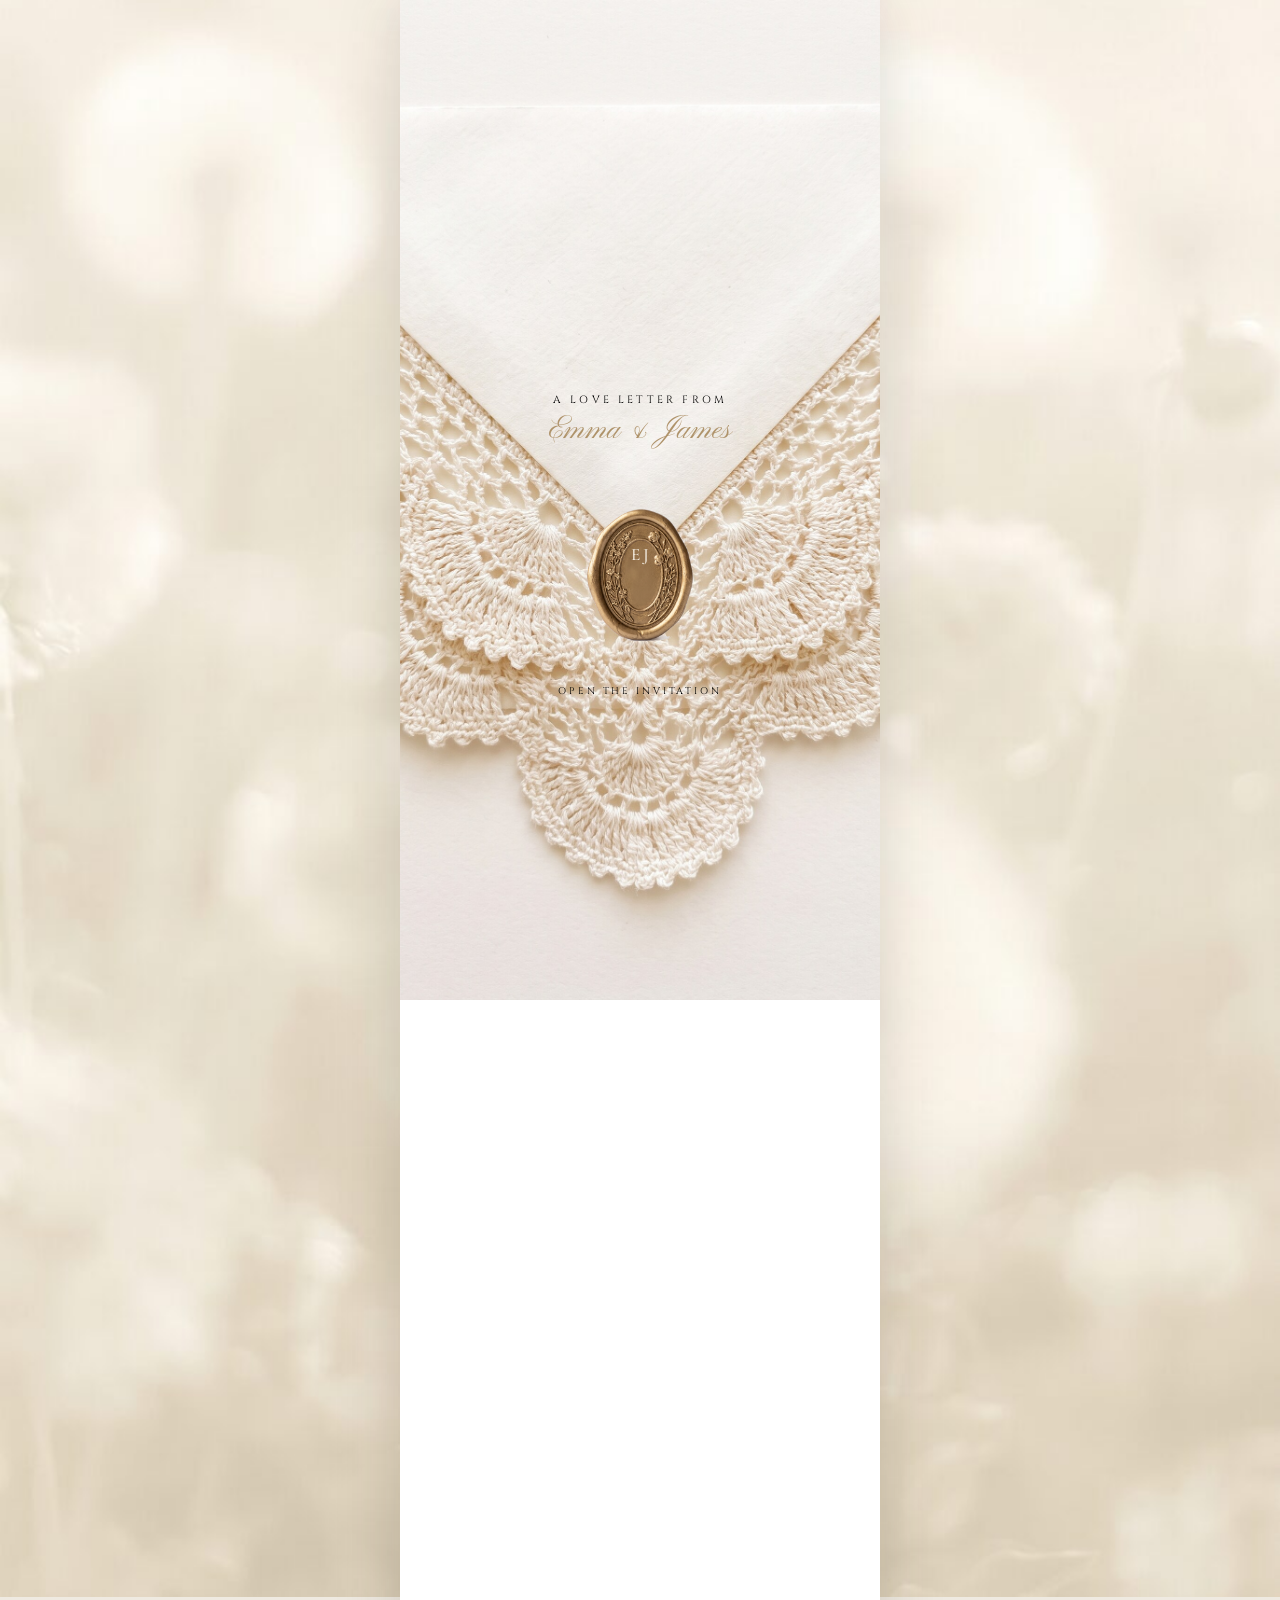
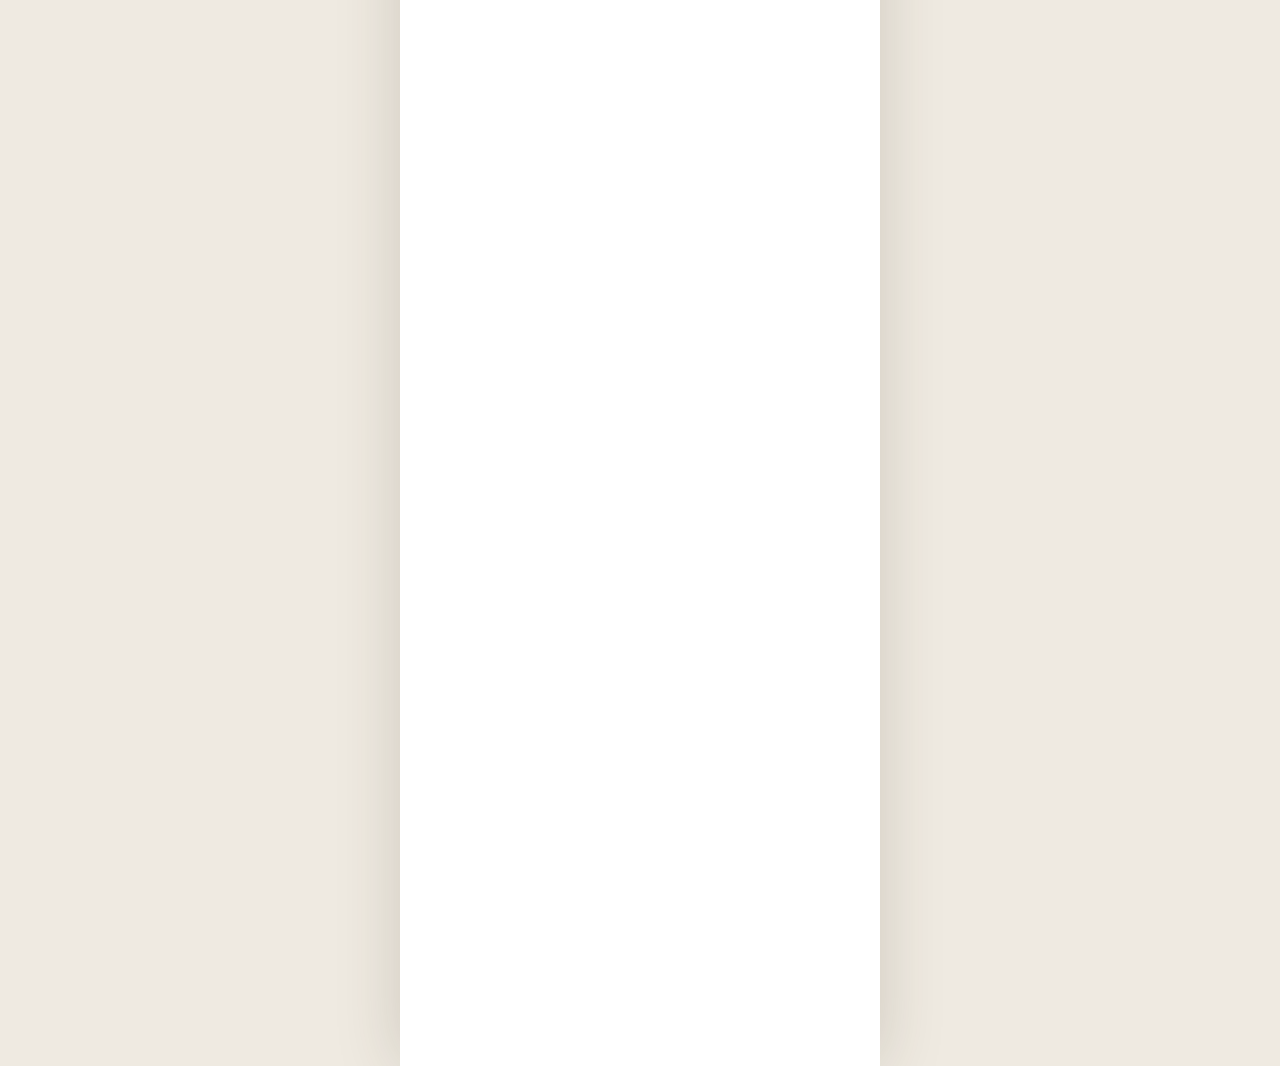
==== ivory/index.html @ 4bb583b7 "Add ivory wedding invitation replica Nine-page mobile-column invitation rebuilt from the reference: " ====
<!DOCTYPE html>
<html lang="en">
<head>
<meta charset="utf-8">
<meta name="viewport" content="width=device-width, initial-scale=1">
<title>Emma &amp; James</title>
<link rel="preconnect" href="https://fonts.googleapis.com">
<link rel="preconnect" href="https://fonts.gstatic.com" crossorigin>
<link href="https://fonts.googleapis.com/css2?family=Cinzel:wght@400;500&family=Italiana&family=Playfair+Display:ital,wght@0,400;0,500;0,600;1,400&family=Cormorant+Garamond:wght@400;500;600&family=Caveat:wght@400;500&family=Sacramento&family=Pinyon+Script&display=swap" rel="stylesheet">
<link rel="stylesheet" href="css/styles.css">
</head>
<body>
<div class="shell">

<!-- ═════════════════ LANDING · Save the Date ═════════════════ -->
<section class="pg on" id="p-landing">
  <div class="cover" style="--y:0;--h:208.3"><img src="assets/envelope-lace.jpg" alt="Ivory envelope with crochet lace flap"></div>

  <p class="e ctr f-sc tk3 c-ink"  style="--y:82;--s:2.2">A love letter from</p>
  <p class="e ctr f-scr c-gold"    style="--y:86;--s:6.4">Emma &amp; James</p>

  <a class="e tap szw" href="#s0" style="--x:39;--y:106;--w:22" aria-label="Open the invitation">
    <img src="assets/wax-seal.png" alt="Gold wax seal">
  </a>
  <p class="e ctr f-disp c-cream" style="--y:113.6;--s:3.6;letter-spacing:.02em;opacity:.92">E&#8202;J</p>

  <p class="e ctr f-sc tk3 c-ink" style="--y:143;--s:2">Open the invitation</p>
</section>

<!-- ═════════════════ S0 · HERO ═════════════════ -->
<section class="pg" id="s0">
  <div class="cover" style="--y:0;--h:148.3"><img src="assets/bg-floral.jpg" alt=""></div>
  <div class="cover" style="--y:0;--h:148.3;left:10%;width:80%"><img src="assets/hero-couple.jpg" alt="Bride and groom"></div>

  <p class="e ctr f-hand2 c-white" style="--y:68;--s:17;line-height:1">We <span class="c-gold">&#9825;</span> Do</p>

  <p class="e ctr f-sc tk2 c-white" style="--y:96.5;--s:2.4">Together with their families</p>
  <p class="e ctr c-cream" style="--y:101;--s:6.8;letter-spacing:.04em">
    <span class="f-disp">EMMA</span><span class="f-hand" style="font-size:.6em;padding:0 .45em;position:relative;top:-.08em">and</span><span class="f-disp">JAMES</span></p>
  <p class="e ctr f-sc tk2 c-white" style="--y:111.5;--s:2.3">Invite you</p>
  <p class="e ctr f-sc tk2 c-white" style="--y:115.2;--s:2.3">To their wedding celebration</p>

  <p class="e ctr f-serif c-white" style="--y:120.4;--s:3;letter-spacing:.24em">JULY</p>
  <p class="e ctr f-disp c-white"  style="--y:124.4;--s:7.6;line-height:1">22</p>
  <p class="e f-serif c-white" style="--x:21;--y:127.6;--s:2.5;letter-spacing:.12em">SATURDAY</p>
  <p class="e f-serif c-white" style="--x:60.5;--y:127.6;--s:2.5;letter-spacing:.12em">AT 3:30 PM</p>
  <div class="tl-line" style="--x:41.5;--y:125.6;--h:5.6"></div>
  <div class="tl-line" style="--x:58.5;--y:125.6;--h:5.6"></div>
  <p class="e ctr f-serif c-white" style="--y:133;--s:3.6;letter-spacing:.2em">2029</p>

  <p class="e ctr f-sc tk2 c-white" style="--y:140.5;--s:2.2">8221 Sunset Blvd, West Hollywood</p>
</section>

<!-- ═════════════════ S1 · PLAY MUSIC ═════════════════ -->
<section class="pg" id="s1">
  <p class="e ctr f-scr c-ink" style="--y:4;--s:9.5">play music</p>
  <div class="tl-rule" style="--x:12;--y:24;--w:76"></div>
  <img class="ico" src="assets/ico-music.svg" style="--x:45;--y:19.5;--w:10" alt="">
</section>

<!-- ═════════════════ S2 · COUNTDOWN ═════════════════ -->
<section class="pg" id="s2">
  <p class="e ctr f-scr c-ink"  style="--y:9;--s:9">the</p>
  <p class="e ctr f-did tk3 c-ink" style="--y:17.5;--s:5.4">Countdown</p>
  <p class="e ctr f-sc tk2 c-gold" style="--y:24.7;--s:2.6">To forever has begun&hellip;</p>

  <div class="clock" style="--y:34">
    <b data-d>901</b><i>:</i><b data-h>02</b><i>:</i><b data-m>24</b><i>:</i><b data-s>09</b>
    <span class="u"><span>Days</span><span>Hours</span><span>Minutes</span><span>Seconds</span></span>
  </div>

  <img class="e" src="assets/gold-rings.png" alt="" style="--x:33;--y:60;--w:34">
  <p class="e ctr f-hand c-ink" style="--y:88;--s:11;line-height:1.35">We can&rsquo;t wait<br>to celebrate<br>with you!</p>
</section>

<!-- ═════════════════ S3 · VENUE ═════════════════ -->
<section class="pg" id="s3">
  <p class="e ctr f-scr c-ink"     style="--y:6;--s:9">the</p>
  <p class="e ctr f-did tk3 c-ink" style="--y:14.5;--s:5.4">Venue</p>
  <p class="e ctr f-disp c-ink"    style="--y:22.5;--s:6.2;letter-spacing:.08em;font-weight:600">OHEKA CASTLE</p>
  <p class="e box copy f-sc c-ink" style="--x:14;--y:31;--w:72;--s:2.4;--lh:4;letter-spacing:.05em">Experience a real-life fairytale at this iconic French-style ch&acirc;teau, nestled on Long Island&rsquo;s Gold Coast.</p>

  <div class="cover" style="--y:45;--h:52;left:9%;width:82%"><img src="assets/venue-table.jpg" alt="Wedding reception table"></div>

  <a class="pill tap" href="#s3" style="--x:31;--y:101;--w:38;--h:7;--s:2.6">Location</a>

  <img class="ico" src="assets/ico-bed.svg" style="--x:44;--y:112;--w:12" alt="">
  <p class="e ctr f-hand c-ink" style="--y:124;--s:8">Stay at Oheka Castle</p>
  <ul class="bul" style="--x:16;--y:134;--w:68;--s:2.3;--lh:4.2">
    <li>Accommodation for up to 42 guests</li>
    <li>Elegant, luxury suites</li>
    <li>Buffet breakfast, pool &amp; garden access included</li>
    <li>Limited availability &ndash; RSVP early to secure your spot</li>
    <li>Rates from $250 per night</li>
  </ul>
</section>

<!-- ═════════════════ S4 · THE DAY ═════════════════ -->
<section class="pg" id="s4">
  <p class="e ctr f-scr c-ink"     style="--y:4;--s:9">the</p>
  <p class="e ctr f-did tk3 c-ink" style="--y:12.5;--s:5.4">Day</p>
  <img class="e" src="assets/gold-rings.png" alt="" style="--x:63;--y:5;--w:20">

  <div class="tl-line" style="--x:15;--y:26;--h:112"></div>

  <img class="ico" src="assets/ico-rings.svg"    style="--x:4;--y:28;--w:8" alt="">
  <div class="tl-dot" style="--x:13.4;--y:30;--d:3.2"></div>
  <p class="e f-serif c-ink" style="--x:26;--y:26.5;--s:6.5;letter-spacing:.02em">3:30 PM</p>
  <div class="tl-rule" style="--x:24;--y:34.5;--w:34"></div>
  <p class="e f-serif c-ink" style="--x:20;--y:36;--s:3.4;letter-spacing:.1em">WEDDING CEREMONY</p>

  <img class="ico" src="assets/ico-cocktail.svg" style="--x:4.5;--y:50;--w:7" alt="">
  <div class="tl-dot" style="--x:13.4;--y:52;--d:3.2"></div>
  <p class="e f-serif c-ink" style="--x:26;--y:48.5;--s:6.5;letter-spacing:.02em">4:30 PM</p>
  <div class="tl-rule" style="--x:24;--y:56.5;--w:34"></div>
  <p class="e f-serif c-ink" style="--x:22.5;--y:58;--s:3.4;letter-spacing:.1em">COCKTAIL HOUR</p>

  <img class="ico" src="assets/ico-camera.svg"   style="--x:4;--y:72;--w:8" alt="">
  <div class="tl-dot" style="--x:13.4;--y:74;--d:3.2"></div>
  <p class="e f-serif c-ink" style="--x:26;--y:70.5;--s:6.5;letter-spacing:.02em">5:00 PM</p>
  <div class="tl-rule" style="--x:24;--y:78.5;--w:34"></div>
  <p class="e f-serif c-ink" style="--x:22.5;--y:80;--s:3.4;letter-spacing:.1em">PHOTO SESSION</p>

  <img class="ico" src="assets/ico-dinner.svg"   style="--x:4.5;--y:94;--w:7" alt="">
  <div class="tl-dot" style="--x:13.4;--y:96;--d:3.2"></div>
  <p class="e f-serif c-ink" style="--x:26;--y:92.5;--s:6.5;letter-spacing:.02em">6:30 PM</p>
  <div class="tl-rule" style="--x:24;--y:100.5;--w:34"></div>
  <p class="e f-serif c-ink" style="--x:21;--y:102;--s:3.4;letter-spacing:.1em">DINNER RECEPTION</p>

  <img class="ico" src="assets/ico-dance.svg"    style="--x:4.5;--y:116;--w:7" alt="">
  <div class="tl-dot" style="--x:13.4;--y:118;--d:3.2"></div>
  <p class="e f-serif c-ink" style="--x:26;--y:114.5;--s:6.5;letter-spacing:.02em">8:00 PM</p>
  <div class="tl-rule" style="--x:24;--y:122.5;--w:34"></div>
  <p class="e f-serif c-ink" style="--x:24;--y:124;--s:3.4;letter-spacing:.1em">DANCE PARTY</p>
</section>

<!-- ═════════════════ S5 · DETAILS ═════════════════ -->
<section class="pg" id="s5">
  <div class="cover" style="--y:0;--h:199.4"><img src="assets/hero-couple.jpg" alt="" style="opacity:.16"></div>

  <p class="e ctr f-scr c-ink"     style="--y:4;--s:9">the</p>
  <p class="e ctr f-did tk3 c-ink" style="--y:12.5;--s:5.4">Details</p>

  <p class="e ctr f-serif c-ink" style="--y:24.5;--s:4.4;letter-spacing:.06em;font-weight:600">DRESS CODE</p>
  <p class="e box copy f-serif c-ink" style="--x:18;--y:30.5;--w:64;--s:3;--lh:4.6">Semi-formal and elegant. Feel free to add a touch of pastel to match our theme.</p>
  <div class="tl-line" style="--x:50;--y:45;--h:9"></div>
  <div class="tl-dot"  style="--x:48.4;--y:47;--d:3.2"></div>

  <p class="e ctr f-serif c-ink" style="--y:57;--s:4.4;letter-spacing:.06em;font-weight:600">TRANSPORTATION</p>
  <p class="e box copy f-serif c-ink" style="--x:16;--y:63;--w:68;--s:3;--lh:4.6">Shuttles will be available to transport guests from the ceremony to the reception. Shuttles will depart right after the ceremony.</p>
  <div class="tl-line" style="--x:50;--y:82;--h:9"></div>
  <div class="tl-dot"  style="--x:48.4;--y:84;--d:3.2"></div>

  <p class="e ctr f-serif c-ink" style="--y:94;--s:4.4;letter-spacing:.06em;font-weight:600">ACCOMMODATION</p>
  <p class="e box copy f-serif c-ink" style="--x:18;--y:100;--w:64;--s:3;--lh:4.6">For guests traveling from afar, a Marriott Hotel is just 5 minutes from the reception venue.</p>
  <a class="pill tap" href="#s5" style="--x:31;--y:114;--w:38;--h:7;--s:2.6">Book here</a>
  <div class="tl-line" style="--x:50;--y:125;--h:9"></div>
  <div class="tl-dot"  style="--x:48.4;--y:127;--d:3.2"></div>

  <p class="e ctr f-serif c-ink" style="--y:137;--s:4.4;letter-spacing:.06em;font-weight:600">WEDDING REGISTRY</p>
  <p class="e box copy f-serif c-ink" style="--x:16;--y:143;--w:68;--s:3;--lh:4.6">Your presence is the greatest gift of all. Should you wish to honor us with a present, you can find our wedding registry</p>
  <a class="pill tap" href="#s5" style="--x:31;--y:161;--w:38;--h:7;--s:2.6">Registry</a>
</section>

<!-- ═════════════════ S6 · RSVP ═════════════════ -->
<section class="pg" id="s6">
  <p class="e ctr f-scr c-ink" style="--y:5;--s:10">please</p>
  <img class="e" src="assets/rsvp-letters.png" alt="RSVP" style="--x:12;--y:20;--w:76">
  <p class="e ctr f-hand c-ink" style="--y:96;--s:7">by July 15</p>

  <p class="e ctr f-serif c-ink" style="--y:104;--s:6;letter-spacing:.02em;font-weight:600">Ready to party?</p>
  <p class="e box copy f-serif c-ink" style="--x:24;--y:112;--w:52;--s:3.4;--lh:5">Fill out the RSVP form below and let us know you&rsquo;re in!</p>
  <a class="pill tap" href="#s6" style="--x:31;--y:130;--w:38;--h:7;--s:2.6">RSVP</a>

  <!-- Canva: replace with the embedded Google Form -->
  <div class="e szw" style="--x:8;--y:145;--w:84">
    <span style="display:block;width:100%;height:130cqw;background:#FFFFFF;border:1px solid #DCDCDC"></span>
  </div>
  <p class="e f-serif c-ink" style="--x:13;--y:151;--s:4.6;font-weight:500">Emma &amp; James&rsquo;<br>Wedding</p>
  <p class="e box copy f-serif c-ink" style="--x:13;--y:164;--w:74;--s:2.7;--lh:4;text-align:left">We are so excited to share this special day with the people we love most. Your presence would mean the world to us as we begin this beautiful chapter together.</p>
  <p class="e box copy f-serif c-ink" style="--x:13;--y:182;--w:74;--s:2.7;--lh:4;text-align:left">Please let us know if you&rsquo;ll be able to join us by filling out the form below. We can&rsquo;t wait to celebrate with you!</p>
  <div class="tl-rule" style="--x:13;--y:198;--w:74"></div>
  <p class="e f-serif" style="--x:13;--y:202;--s:2.6;color:#C0392B">* Indicates required question</p>
  <div class="tl-rule" style="--x:13;--y:208;--w:74"></div>
  <p class="e f-serif c-ink" style="--x:13;--y:214;--s:3.2">Your Name <span style="color:#C0392B">*</span></p>
  <p class="e f-serif" style="--x:13;--y:221;--s:2.8;color:#9A9A9A">Your answer</p>
  <div class="tl-rule" style="--x:13;--y:226;--w:44"></div>
  <p class="e f-serif c-ink" style="--x:13;--y:234;--s:3.2">Will you be attending? <span style="color:#C0392B">*</span></p>
  <p class="e f-serif" style="--x:13;--y:241;--s:2.8;color:#9A9A9A">Yes, I&rsquo;ll be there</p>
  <p class="e f-serif" style="--x:13;--y:248;--s:2.8;color:#9A9A9A">No, I can&rsquo;t make it</p>

  <p class="e ctr f-scr c-ink" style="--y:282;--s:9">thank you</p>
</section>

<!-- ═════════════════ S7 · SAVE THE DATE ═════════════════ -->
<section class="pg" id="s7">
  <div class="cover" style="--y:0;--h:170.6"><img src="assets/hero-couple.jpg" alt="Bride and groom"></div>
  <p class="e ctr f-disp c-cream" style="--y:96;--s:11;letter-spacing:.14em">JUNE</p>
  <p class="e ctr f-disp c-white" style="--y:108;--s:19;line-height:1">22</p>
  <p class="e ctr f-hand c-cream" style="--y:130;--s:13">Save the date</p>
</section>

</div>
<script src="js/app.js"></script>
</body>
</html>
---- ivory/css/styles.css ----
/* ============================================================
   Ivory Wedding Invitation — replica
   Same geometry system as before: every coordinate and type size
   is a percentage of PAGE WIDTH (cqw). Design width 800px.
   ============================================================ */

:root{
  --ink:#000000;
  --gold:#AF936A;
  --cream:#FBF5EB;
  --white:#FFFFFF;
  --rule:#C9B48F;

  /* Google-Fonts stand-ins; swap for the real faces inside Canva */
  --smallcaps:"Cinzel",Georgia,serif;      /* tracked small-caps labels */
  --didone:"Italiana",Georgia,serif;        /* VENUE / DETAILS / DAY    */
  --serif:"Playfair Display",Georgia,serif; /* times, headings, body    */
  --display:"Cormorant Garamond",Georgia,serif; /* Emma · James · 22   */
  --hand:"Caveat",cursive;                  /* and · we can't wait     */
  --hand2:"Sacramento",cursive;             /* We Do                   */
  --script:"Pinyon Script",cursive;         /* play music · the        */
}

*{box-sizing:border-box}
html{scroll-behavior:smooth;overflow-x:clip}
body{
  margin:0;color:var(--ink);font-family:var(--serif);
  -webkit-font-smoothing:antialiased;overflow-x:clip;
  /* the page outside the phone column */
  background:#EFEAE1 url("../assets/bg-floral.jpg") center/cover fixed no-repeat;
}

/* ---------- the mobile column the whole design lives in ---------- */
.shell{
  width:100%;max-width:var(--col,480px);margin:0 auto;
  background:var(--white);
  box-shadow:0 0 60px rgba(60,50,35,.18);
  min-height:100vh;
}

/* ---------- page shell ---------- */
.pg{display:none;position:relative;width:100%;container-type:inline-size;
    background:var(--white);overflow:hidden}
.pg.on{display:block}

#p-landing{height:208.3cqw}
#s0{height:148.3cqw}
#s1{height:39.7cqw}
#s2{height:155.8cqw}
#s3{height:170.1cqw}
#s4{height:162.7cqw}
#s5{height:199.4cqw}
#s6{height:303.6cqw}
#s7{height:170.6cqw}

/* ---------- positioning primitive ---------- */
.e{position:absolute;
   left:calc(var(--x,0) * 1cqw);
   top:calc(var(--y,0) * 1cqw);
   font-size:calc(var(--s,3) * 1cqw);
   line-height:1.15;margin:0;white-space:pre}
.e.ctr{left:0;width:100%;text-align:center;white-space:normal}
.e.box{width:calc(var(--w) * 1cqw);white-space:normal}
img.e{width:calc(var(--w) * 1cqw);height:auto}
img.e.fit{height:calc(var(--h) * 1cqw);object-fit:cover}
.e img{display:block;width:100%;height:auto}
.szw{width:calc(var(--w) * 1cqw);font-size:0;line-height:0;white-space:normal}

/* full-bleed cover image */
.cover{position:absolute;left:0;width:100%;
       top:calc(var(--y,0) * 1cqw);height:calc(var(--h) * 1cqw);overflow:hidden}
.cover>img{width:100%;height:100%;object-fit:cover;display:block}

/* ---------- type roles ---------- */
.f-sc  {font-family:var(--smallcaps);font-weight:400;text-transform:uppercase}
.f-did {font-family:var(--didone);font-weight:400;text-transform:uppercase}
.f-serif{font-family:var(--serif);font-weight:400}
.f-disp{font-family:var(--display);font-weight:500}
.f-hand{font-family:var(--hand);font-weight:400}
.f-hand2{font-family:var(--hand2);font-weight:400}
.f-scr {font-family:var(--script);font-weight:400}

.c-ink{color:var(--ink)}
.c-gold{color:var(--gold)}
.c-cream{color:var(--cream)}
.c-white{color:var(--white)}

.tk1{letter-spacing:.10em}
.tk2{letter-spacing:.16em}
.tk3{letter-spacing:.30em}

/* ---------- interaction ---------- */
.tap{cursor:pointer;text-decoration:none;display:block;
     transition:transform .3s ease;transform-origin:center}
.tap:hover,.tap:focus-visible{transform:scale(1.05)}
.tap:focus-visible{outline:2px solid var(--gold);outline-offset:4px}

/* ---------- gold pill button ---------- */
.pill{
  position:absolute;left:calc(var(--x) * 1cqw);top:calc(var(--y) * 1cqw);
  width:calc(var(--w) * 1cqw);height:calc(var(--h) * 1cqw);
  display:grid;place-content:center;text-align:center;border-radius:999px;
  background:linear-gradient(180deg,#E4D2AE 0%,#C6A876 45%,#A98A57 100%);
  color:#3A2E1C;font-family:var(--smallcaps);text-transform:uppercase;
  font-size:calc(var(--s,2.6) * 1cqw);letter-spacing:.18em;
  border:1px solid #8E7548;text-decoration:none;
  transition:transform .3s ease;
}
.pill:hover{transform:scale(1.05)}

/* ---------- timeline ---------- */
.tl-line{position:absolute;left:calc(var(--x) * 1cqw);top:calc(var(--y) * 1cqw);
         width:1px;height:calc(var(--h) * 1cqw);background:#8C8C8C}
.tl-dot{position:absolute;left:calc(var(--x) * 1cqw);top:calc(var(--y) * 1cqw);
        width:calc(var(--d,2) * 1cqw);height:calc(var(--d,2) * 1cqw);
        border-radius:50%;background:var(--gold)}
.tl-rule{position:absolute;left:calc(var(--x) * 1cqw);top:calc(var(--y) * 1cqw);
         width:calc(var(--w) * 1cqw);height:1px;background:#B9B9B9}
.ico{position:absolute;left:calc(var(--x) * 1cqw);top:calc(var(--y) * 1cqw);
     width:calc(var(--w) * 1cqw);height:auto;display:block}

/* ---------- countdown ---------- */
.clock{position:absolute;left:0;width:100%;top:calc(var(--y) * 1cqw);
       display:flex;justify-content:center;align-items:baseline;gap:calc(1.6 * 1cqw)}
.clock b{font-family:var(--serif);font-weight:400;font-size:calc(9 * 1cqw);
         line-height:1;font-variant-numeric:tabular-nums}
.clock i{font-style:normal;font-family:var(--serif);font-size:calc(9 * 1cqw);
         color:#C9C9C9;line-height:1}
.clock .u{position:absolute;top:calc(10.5 * 1cqw);left:0;width:100%;
          display:flex;justify-content:center;gap:calc(1.6 * 1cqw)}
.clock .u span{font-family:var(--smallcaps);font-size:calc(1.5 * 1cqw);
               letter-spacing:.2em;color:#6E6E6E;width:calc(9 * 1cqw);text-align:center}

/* ---------- bullets ---------- */
.bul{position:absolute;left:calc(var(--x) * 1cqw);top:calc(var(--y) * 1cqw);
     width:calc(var(--w) * 1cqw);margin:0;padding:0 0 0 calc(2 * 1cqw);
     font-family:var(--smallcaps);font-size:calc(var(--s,2.4) * 1cqw);
     letter-spacing:.06em;line-height:calc(var(--lh,3.6) * 1cqw);text-transform:uppercase}
.bul li{margin:0}

.copy{white-space:normal;text-align:center;width:calc(var(--w) * 1cqw);
      line-height:calc(var(--lh,3.4) * 1cqw)}

@media (prefers-reduced-motion:reduce){
  html{scroll-behavior:auto}
  *,*::before,*::after{transition-duration:.01ms !important}
  .tap:hover,.pill:hover{transform:none}
}
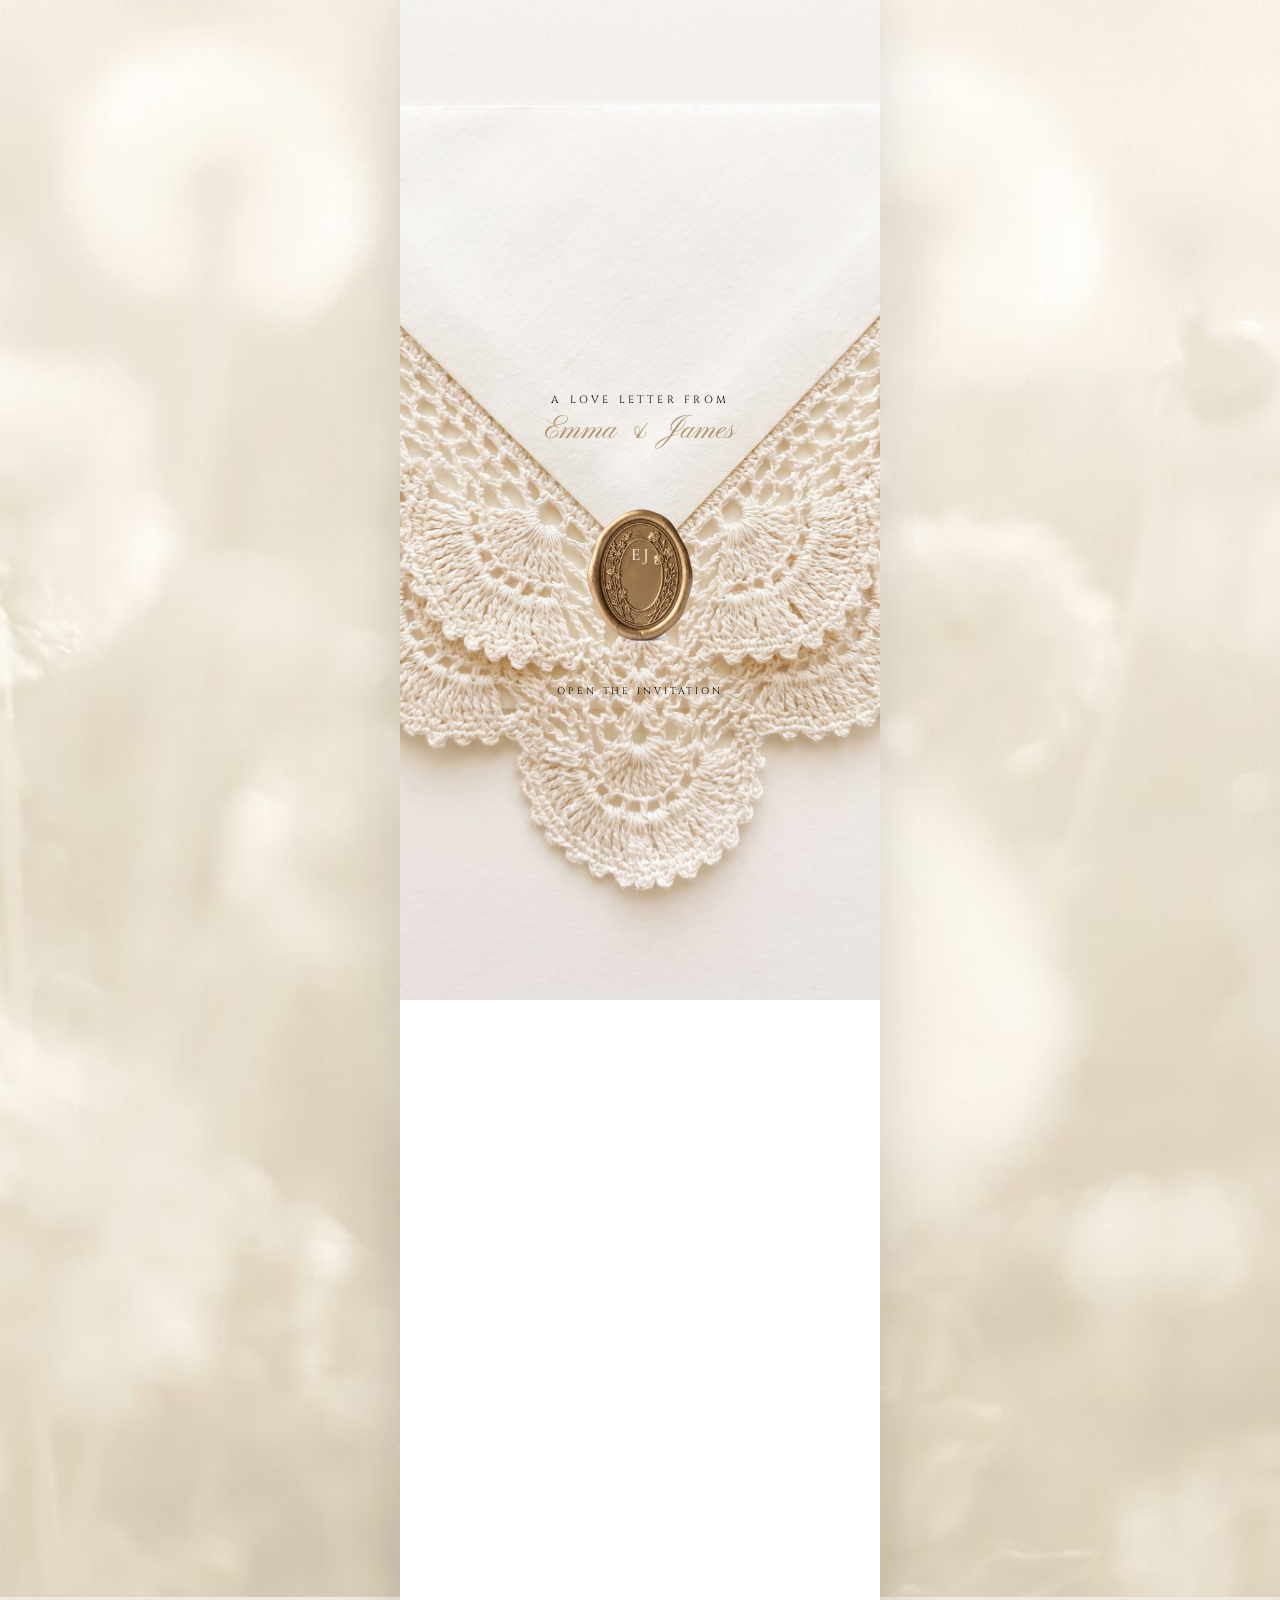
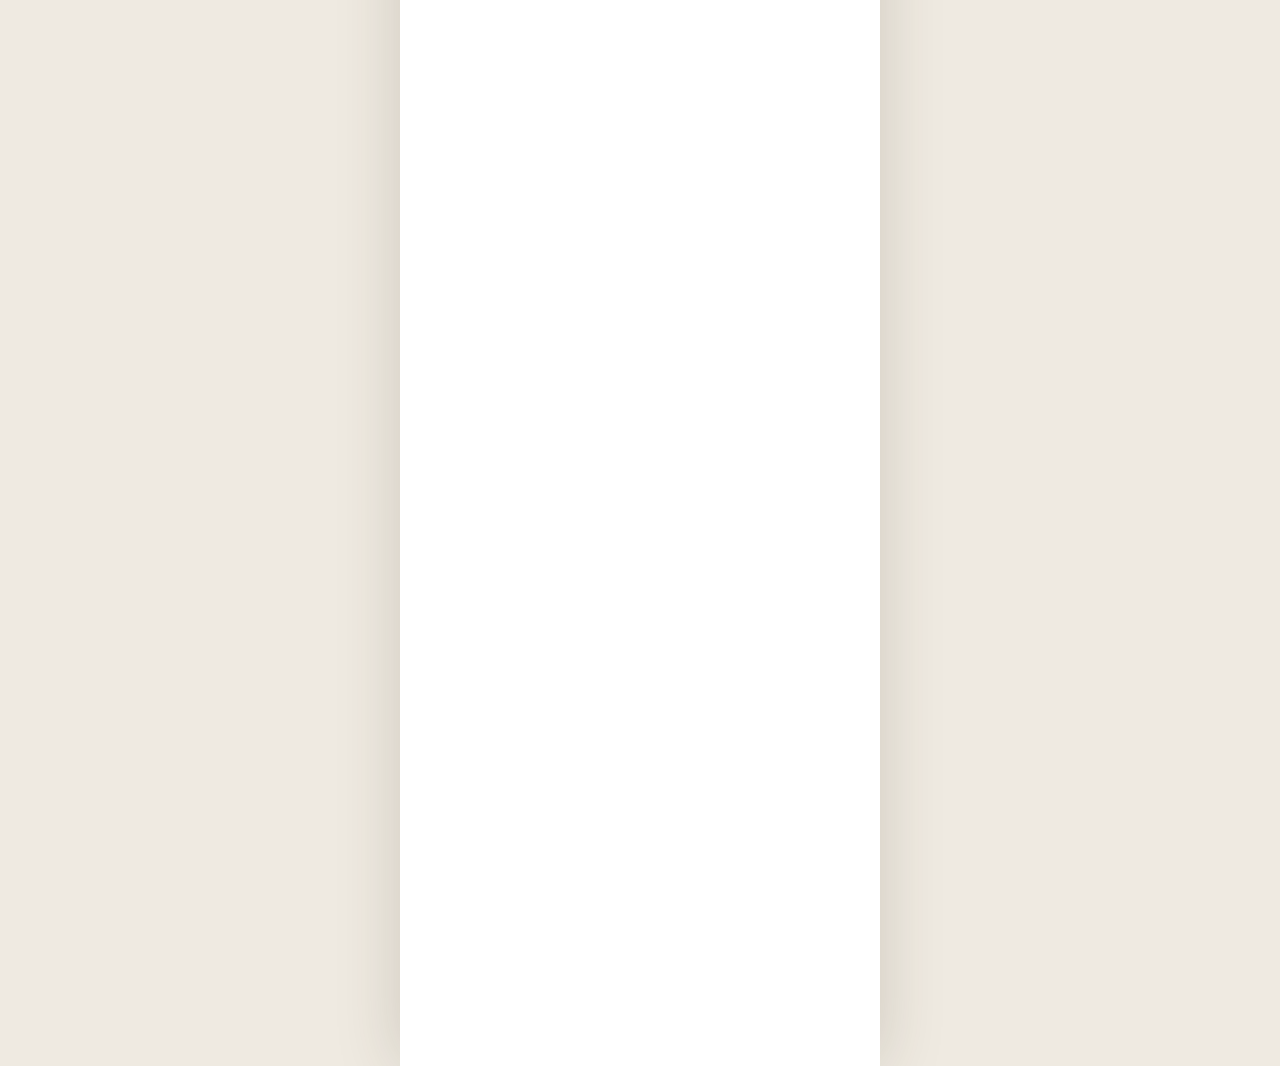
==== commit 4ae1bc3a: "Use non-breaking spaces so Canva's PDF import keeps word gaps" ====
--- a/ivory/index.html
+++ b/ivory/index.html
@@ -16,15 +16,15 @@
 <section class="pg on" id="p-landing">
   <div class="cover" style="--y:0;--h:208.3"><img src="assets/envelope-lace.jpg" alt="Ivory envelope with crochet lace flap"></div>
 
-  <p class="e ctr f-sc tk3 c-ink"  style="--y:82;--s:2.2">A love letter from</p>
+  <p class="e ctr f-sc tk3 c-ink"  style="--y:82;--s:2.2">A love letter from</p>
   <p class="e ctr f-scr c-gold"    style="--y:86;--s:6.4">Emma &amp; James</p>
 
-  <a class="e tap szw" href="#s0" style="--x:39;--y:106;--w:22" aria-label="Open the invitation">
+  <a class="e tap szw" href="#s0" style="--x:39;--y:106;--w:22" aria-label="Open the invitation">
     <img src="assets/wax-seal.png" alt="Gold wax seal">
   </a>
   <p class="e ctr f-disp c-cream" style="--y:113.6;--s:3.6;letter-spacing:.02em;opacity:.92">E&#8202;J</p>
 
-  <p class="e ctr f-sc tk3 c-ink" style="--y:143;--s:2">Open the invitation</p>
+  <p class="e ctr f-sc tk3 c-ink" style="--y:143;--s:2">Open the invitation</p>
 </section>
 
 <!-- ═════════════════ S0 · HERO ═════════════════ -->
@@ -34,11 +34,10 @@
 
   <p class="e ctr f-hand2 c-white" style="--y:68;--s:17;line-height:1">We <span class="c-gold">&#9825;</span> Do</p>
 
-  <p class="e ctr f-sc tk2 c-white" style="--y:96.5;--s:2.4">Together with their families</p>
-  <p class="e ctr c-cream" style="--y:101;--s:6.8;letter-spacing:.04em">
-    <span class="f-disp">EMMA</span><span class="f-hand" style="font-size:.6em;padding:0 .45em;position:relative;top:-.08em">and</span><span class="f-disp">JAMES</span></p>
+  <p class="e ctr f-sc tk2 c-white" style="--y:96.5;--s:2.4">Together with their families</p>
+  <p class="e ctr c-cream" style="--y:101;--s:6.8;letter-spacing:.04em;line-height:1"><span class="f-disp">EMMA</span><span class="f-hand" style="font-size:.62em;padding:0 .4em">and</span><span class="f-disp">JAMES</span></p>
   <p class="e ctr f-sc tk2 c-white" style="--y:111.5;--s:2.3">Invite you</p>
-  <p class="e ctr f-sc tk2 c-white" style="--y:115.2;--s:2.3">To their wedding celebration</p>
+  <p class="e ctr f-sc tk2 c-white" style="--y:115.2;--s:2.3">To their wedding celebration</p>
 
   <p class="e ctr f-serif c-white" style="--y:120.4;--s:3;letter-spacing:.24em">JULY</p>
   <p class="e ctr f-disp c-white"  style="--y:124.4;--s:7.6;line-height:1">22</p>
@@ -48,7 +47,7 @@
   <div class="tl-line" style="--x:58.5;--y:125.6;--h:5.6"></div>
   <p class="e ctr f-serif c-white" style="--y:133;--s:3.6;letter-spacing:.2em">2029</p>
 
-  <p class="e ctr f-sc tk2 c-white" style="--y:140.5;--s:2.2">8221 Sunset Blvd, West Hollywood</p>
+  <p class="e ctr f-sc tk2 c-white" style="--y:140.5;--s:2.2">8221 Sunset Blvd, West Hollywood</p>
 </section>
 
 <!-- ═════════════════ S1 · PLAY MUSIC ═════════════════ -->
@@ -62,7 +61,7 @@
 <section class="pg" id="s2">
   <p class="e ctr f-scr c-ink"  style="--y:9;--s:9">the</p>
   <p class="e ctr f-did tk3 c-ink" style="--y:17.5;--s:5.4">Countdown</p>
-  <p class="e ctr f-sc tk2 c-gold" style="--y:24.7;--s:2.6">To forever has begun&hellip;</p>
+  <p class="e ctr f-sc tk2 c-gold" style="--y:24.7;--s:2.6">To forever has begun&hellip;</p>
 
   <div class="clock" style="--y:34">
     <b data-d>901</b><i>:</i><b data-h>02</b><i>:</i><b data-m>24</b><i>:</i><b data-s>09</b>
@@ -77,21 +76,21 @@
 <section class="pg" id="s3">
   <p class="e ctr f-scr c-ink"     style="--y:6;--s:9">the</p>
   <p class="e ctr f-did tk3 c-ink" style="--y:14.5;--s:5.4">Venue</p>
-  <p class="e ctr f-disp c-ink"    style="--y:22.5;--s:6.2;letter-spacing:.08em;font-weight:600">OHEKA CASTLE</p>
-  <p class="e box copy f-sc c-ink" style="--x:14;--y:31;--w:72;--s:2.4;--lh:4;letter-spacing:.05em">Experience a real-life fairytale at this iconic French-style ch&acirc;teau, nestled on Long Island&rsquo;s Gold Coast.</p>
+  <p class="e ctr f-disp c-ink"    style="--y:22.5;--s:6.2;letter-spacing:.08em;font-weight:600">OHEKA CASTLE</p>
+  <p class="e box copy f-sc c-ink" style="--x:0;--y:31;--w:100;--s:2.4;--lh:4;letter-spacing:.05em;left:0;width:100%;text-align:center">Experience a real-life fairytale at this<br>iconic French-style ch&acirc;teau, nestled on<br>Long Island&rsquo;s Gold Coast.</p>
 
   <div class="cover" style="--y:45;--h:52;left:9%;width:82%"><img src="assets/venue-table.jpg" alt="Wedding reception table"></div>
 
   <a class="pill tap" href="#s3" style="--x:31;--y:101;--w:38;--h:7;--s:2.6">Location</a>
 
   <img class="ico" src="assets/ico-bed.svg" style="--x:44;--y:112;--w:12" alt="">
-  <p class="e ctr f-hand c-ink" style="--y:124;--s:8">Stay at Oheka Castle</p>
+  <p class="e ctr f-hand c-ink" style="--y:124;--s:8">Stay at Oheka Castle</p>
   <ul class="bul" style="--x:16;--y:134;--w:68;--s:2.3;--lh:4.2">
-    <li>Accommodation for up to 42 guests</li>
-    <li>Elegant, luxury suites</li>
-    <li>Buffet breakfast, pool &amp; garden access included</li>
-    <li>Limited availability &ndash; RSVP early to secure your spot</li>
-    <li>Rates from $250 per night</li>
+    <li>Accommodation for up to 42 guests</li>
+    <li>Elegant, luxury suites</li>
+    <li>Buffet breakfast, pool &amp; garden<br>&nbsp;&nbsp;access included</li>
+    <li>Limited availability &ndash; RSVP early to<br>&nbsp;&nbsp;secure your spot</li>
+    <li>Rates from $250 per night</li>
   </ul>
 </section>
 
@@ -142,23 +141,23 @@
   <p class="e ctr f-did tk3 c-ink" style="--y:12.5;--s:5.4">Details</p>
 
   <p class="e ctr f-serif c-ink" style="--y:24.5;--s:4.4;letter-spacing:.06em;font-weight:600">DRESS CODE</p>
-  <p class="e box copy f-serif c-ink" style="--x:18;--y:30.5;--w:64;--s:3;--lh:4.6">Semi-formal and elegant. Feel free to add a touch of pastel to match our theme.</p>
+  <p class="e box copy f-serif c-ink" style="--x:0;--y:30.5;--w:100;--s:3;--lh:4.6;left:0;width:100%;text-align:center">Semi-formal and elegant. Feel free to<br>add a touch of pastel to match our<br>theme.</p>
   <div class="tl-line" style="--x:50;--y:45;--h:9"></div>
   <div class="tl-dot"  style="--x:48.4;--y:47;--d:3.2"></div>
 
   <p class="e ctr f-serif c-ink" style="--y:57;--s:4.4;letter-spacing:.06em;font-weight:600">TRANSPORTATION</p>
-  <p class="e box copy f-serif c-ink" style="--x:16;--y:63;--w:68;--s:3;--lh:4.6">Shuttles will be available to transport guests from the ceremony to the reception. Shuttles will depart right after the ceremony.</p>
+  <p class="e box copy f-serif c-ink" style="--x:0;--y:63;--w:100;--s:3;--lh:4.6;left:0;width:100%;text-align:center">Shuttles will be available to transport<br>guests from the ceremony to the reception.<br>Shuttles will depart right after the<br>ceremony.</p>
   <div class="tl-line" style="--x:50;--y:82;--h:9"></div>
   <div class="tl-dot"  style="--x:48.4;--y:84;--d:3.2"></div>
 
   <p class="e ctr f-serif c-ink" style="--y:94;--s:4.4;letter-spacing:.06em;font-weight:600">ACCOMMODATION</p>
-  <p class="e box copy f-serif c-ink" style="--x:18;--y:100;--w:64;--s:3;--lh:4.6">For guests traveling from afar, a Marriott Hotel is just 5 minutes from the reception venue.</p>
+  <p class="e box copy f-serif c-ink" style="--x:0;--y:100;--w:100;--s:3;--lh:4.6;left:0;width:100%;text-align:center">For guests traveling from afar, a<br>Marriott Hotel is just 5 minutes from<br>the reception venue.</p>
   <a class="pill tap" href="#s5" style="--x:31;--y:114;--w:38;--h:7;--s:2.6">Book here</a>
   <div class="tl-line" style="--x:50;--y:125;--h:9"></div>
   <div class="tl-dot"  style="--x:48.4;--y:127;--d:3.2"></div>
 
   <p class="e ctr f-serif c-ink" style="--y:137;--s:4.4;letter-spacing:.06em;font-weight:600">WEDDING REGISTRY</p>
-  <p class="e box copy f-serif c-ink" style="--x:16;--y:143;--w:68;--s:3;--lh:4.6">Your presence is the greatest gift of all. Should you wish to honor us with a present, you can find our wedding registry</p>
+  <p class="e box copy f-serif c-ink" style="--x:0;--y:143;--w:100;--s:3;--lh:4.6;left:0;width:100%;text-align:center">Your presence is the greatest gift of<br>all. Should you wish to honor us with a<br>present, you can find our wedding<br>registry</p>
   <a class="pill tap" href="#s5" style="--x:31;--y:161;--w:38;--h:7;--s:2.6">Registry</a>
 </section>
 
@@ -168,8 +167,8 @@
   <img class="e" src="assets/rsvp-letters.png" alt="RSVP" style="--x:12;--y:20;--w:76">
   <p class="e ctr f-hand c-ink" style="--y:96;--s:7">by July 15</p>
 
-  <p class="e ctr f-serif c-ink" style="--y:104;--s:6;letter-spacing:.02em;font-weight:600">Ready to party?</p>
-  <p class="e box copy f-serif c-ink" style="--x:24;--y:112;--w:52;--s:3.4;--lh:5">Fill out the RSVP form below and let us know you&rsquo;re in!</p>
+  <p class="e ctr f-serif c-ink" style="--y:104;--s:6;letter-spacing:.02em;font-weight:600">Ready to party?</p>
+  <p class="e box copy f-serif c-ink" style="--x:0;--y:112;--w:100;--s:3.4;--lh:5;left:0;width:100%;text-align:center">Fill out the RSVP form<br>below and let us know<br>you&rsquo;re in!</p>
   <a class="pill tap" href="#s6" style="--x:31;--y:130;--w:38;--h:7;--s:2.6">RSVP</a>
 
   <!-- Canva: replace with the embedded Google Form -->
@@ -177,8 +176,8 @@
     <span style="display:block;width:100%;height:130cqw;background:#FFFFFF;border:1px solid #DCDCDC"></span>
   </div>
   <p class="e f-serif c-ink" style="--x:13;--y:151;--s:4.6;font-weight:500">Emma &amp; James&rsquo;<br>Wedding</p>
-  <p class="e box copy f-serif c-ink" style="--x:13;--y:164;--w:74;--s:2.7;--lh:4;text-align:left">We are so excited to share this special day with the people we love most. Your presence would mean the world to us as we begin this beautiful chapter together.</p>
-  <p class="e box copy f-serif c-ink" style="--x:13;--y:182;--w:74;--s:2.7;--lh:4;text-align:left">Please let us know if you&rsquo;ll be able to join us by filling out the form below. We can&rsquo;t wait to celebrate with you!</p>
+  <p class="e box copy f-serif c-ink" style="--x:13;--y:164;--s:2.7;--lh:4;text-align:left">We are so excited to share this special day<br>with the people we love most. Your<br>presence would mean the world to us as we<br>begin this beautiful chapter together.</p>
+  <p class="e box copy f-serif c-ink" style="--x:13;--y:182;--s:2.7;--lh:4;text-align:left">Please let us know if you&rsquo;ll be able to join<br>us by filling out the form below. We can&rsquo;t<br>wait to celebrate with you!</p>
   <div class="tl-rule" style="--x:13;--y:198;--w:74"></div>
   <p class="e f-serif" style="--x:13;--y:202;--s:2.6;color:#C0392B">* Indicates required question</p>
   <div class="tl-rule" style="--x:13;--y:208;--w:74"></div>
@@ -195,9 +194,9 @@
 <!-- ═════════════════ S7 · SAVE THE DATE ═════════════════ -->
 <section class="pg" id="s7">
   <div class="cover" style="--y:0;--h:170.6"><img src="assets/hero-couple.jpg" alt="Bride and groom"></div>
-  <p class="e ctr f-disp c-cream" style="--y:96;--s:11;letter-spacing:.14em">JUNE</p>
-  <p class="e ctr f-disp c-white" style="--y:108;--s:19;line-height:1">22</p>
-  <p class="e ctr f-hand c-cream" style="--y:130;--s:13">Save the date</p>
+  <p class="e ctr f-disp c-cream" style="--y:90;--s:10;letter-spacing:.16em">JUNE</p>
+  <p class="e ctr f-disp c-white" style="--y:99;--s:17;line-height:1">22</p>
+  <p class="e ctr f-hand c-cream" style="--y:124;--s:12">Save the date</p>
 </section>
 
 </div>
--- a/ivory/css/styles.css
+++ b/ivory/css/styles.css
@@ -58,9 +58,9 @@
    left:calc(var(--x,0) * 1cqw);
    top:calc(var(--y,0) * 1cqw);
    font-size:calc(var(--s,3) * 1cqw);
-   line-height:1.15;margin:0;white-space:pre}
-.e.ctr{left:0;width:100%;text-align:center;white-space:normal}
-.e.box{width:calc(var(--w) * 1cqw);white-space:normal}
+   line-height:1.15;margin:0;white-space:pre;word-spacing:.12em}
+.e.ctr{left:0;width:100%;text-align:center;white-space:pre}
+.e.box{width:calc(var(--w) * 1cqw);white-space:pre}
 img.e{width:calc(var(--w) * 1cqw);height:auto}
 img.e.fit{height:calc(var(--h) * 1cqw);object-fit:cover}
 .e img{display:block;width:100%;height:auto}
@@ -97,7 +97,7 @@
 
 /* ---------- gold pill button ---------- */
 .pill{
-  position:absolute;left:calc(var(--x) * 1cqw);top:calc(var(--y) * 1cqw);
+  word-spacing:.12em;position:absolute;left:calc(var(--x) * 1cqw);top:calc(var(--y) * 1cqw);
   width:calc(var(--w) * 1cqw);height:calc(var(--h) * 1cqw);
   display:grid;place-content:center;text-align:center;border-radius:999px;
   background:linear-gradient(180deg,#E4D2AE 0%,#C6A876 45%,#A98A57 100%);
@@ -132,13 +132,13 @@
                letter-spacing:.2em;color:#6E6E6E;width:calc(9 * 1cqw);text-align:center}
 
 /* ---------- bullets ---------- */
-.bul{position:absolute;left:calc(var(--x) * 1cqw);top:calc(var(--y) * 1cqw);
+.bul{word-spacing:.12em;position:absolute;left:calc(var(--x) * 1cqw);top:calc(var(--y) * 1cqw);
      width:calc(var(--w) * 1cqw);margin:0;padding:0 0 0 calc(2 * 1cqw);
      font-family:var(--smallcaps);font-size:calc(var(--s,2.4) * 1cqw);
      letter-spacing:.06em;line-height:calc(var(--lh,3.6) * 1cqw);text-transform:uppercase}
-.bul li{margin:0}
+.bul li{margin:0;white-space:pre}
 
-.copy{white-space:normal;text-align:center;width:calc(var(--w) * 1cqw);
+.copy{white-space:pre;text-align:center;width:auto;
       line-height:calc(var(--lh,3.4) * 1cqw)}
 
 @media (prefers-reduced-motion:reduce){
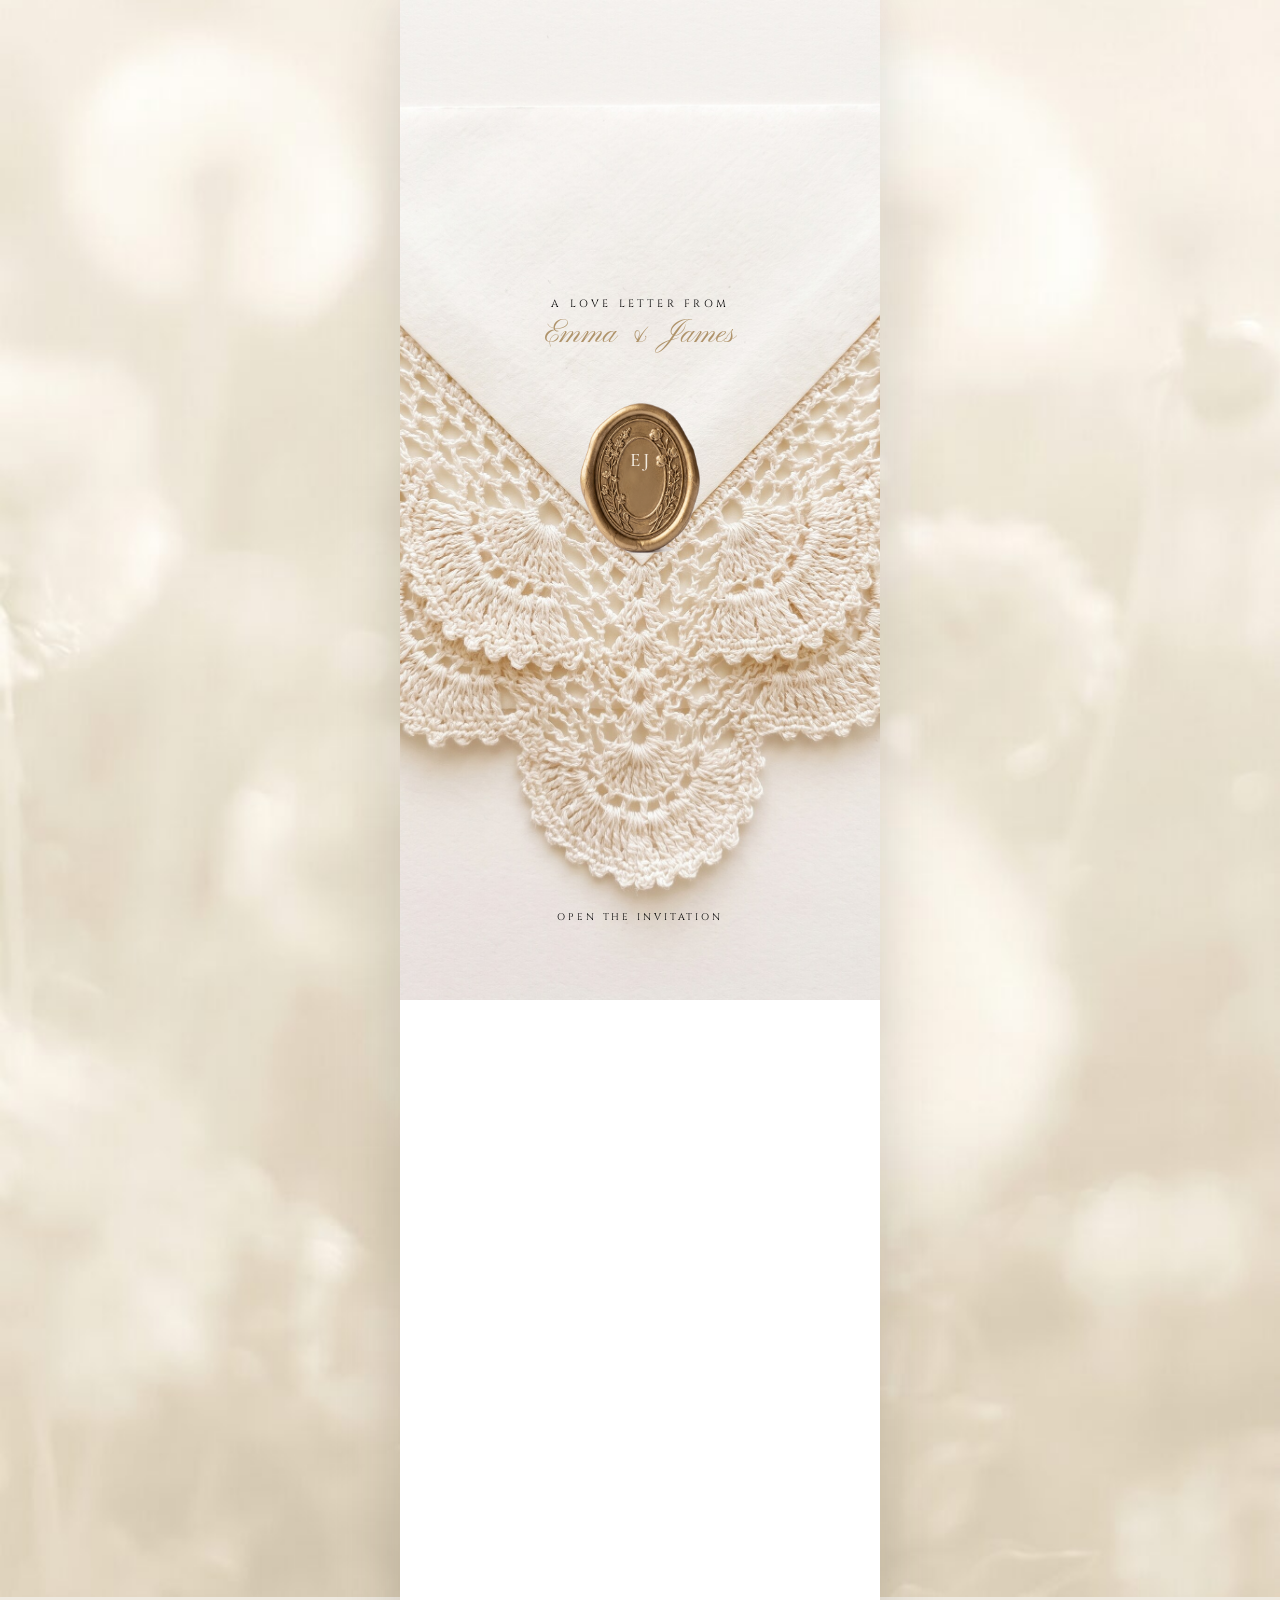
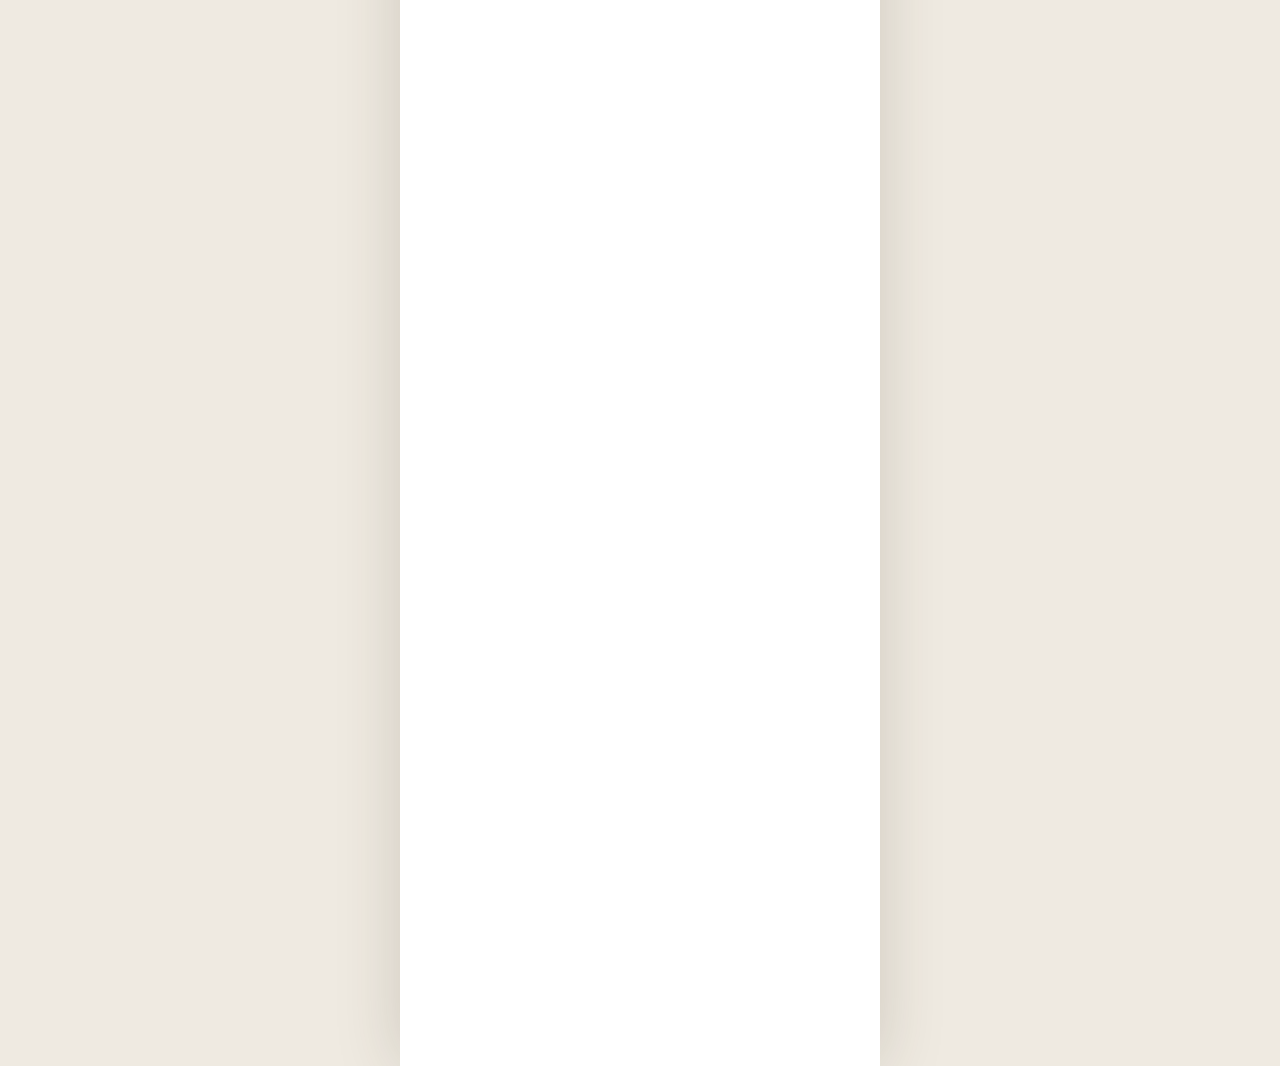
==== commit 8dcbd336: "Make the invitation one scrolling page and open it from anywhere on the envelope" ====
--- a/ivory/index.html
+++ b/ivory/index.html
@@ -16,17 +16,18 @@
 <section class="pg on" id="p-landing">
   <div class="cover" style="--y:0;--h:208.3"><img src="assets/envelope-lace.jpg" alt="Ivory envelope with crochet lace flap"></div>
 
-  <p class="e ctr f-sc tk3 c-ink"  style="--y:82;--s:2.2">A love letter from</p>
-  <p class="e ctr f-scr c-gold"    style="--y:86;--s:6.4">Emma &amp; James</p>
-
-  <a class="e tap szw" href="#s0" style="--x:39;--y:106;--w:22" aria-label="Open the invitation">
+  <p class="e ctr f-sc tk3 c-ink"  style="--y:62;--s:2.2">A love letter from</p>
+  <p class="e ctr f-scr c-gold"    style="--y:66;--s:6.4">Emma &amp; James</p>
+
+  <a class="e tap szw" href="#invitation" style="--x:37.5;--y:84;--w:25" aria-label="Open the invitation">
     <img src="assets/wax-seal.png" alt="Gold wax seal">
   </a>
-  <p class="e ctr f-disp c-cream" style="--y:113.6;--s:3.6;letter-spacing:.02em;opacity:.92">E&#8202;J</p>
-
-  <p class="e ctr f-sc tk3 c-ink" style="--y:143;--s:2">Open the invitation</p>
-</section>
-
+  <p class="e ctr f-disp c-cream" style="--y:93.5;--s:4;letter-spacing:.02em;opacity:.92">E&#8202;J</p>
+
+  <p class="e ctr f-sc tk3 c-ink" style="--y:190;--s:2">Open the invitation</p>
+</section>
+
+<div id="invitation">
 <!-- ═════════════════ S0 · HERO ═════════════════ -->
 <section class="pg" id="s0">
   <div class="cover" style="--y:0;--h:148.3"><img src="assets/bg-floral.jpg" alt=""></div>
@@ -76,7 +77,7 @@
 <section class="pg" id="s3">
   <p class="e ctr f-scr c-ink"     style="--y:6;--s:9">the</p>
   <p class="e ctr f-did tk3 c-ink" style="--y:14.5;--s:5.4">Venue</p>
-  <p class="e ctr f-disp c-ink"    style="--y:22.5;--s:6.2;letter-spacing:.08em;font-weight:600">OHEKA CASTLE</p>
+  <p class="e ctr f-disp c-ink"    style="--y:22.5;--s:6;font-weight:600">OHEKA CASTLE</p>
   <p class="e box copy f-sc c-ink" style="--x:0;--y:31;--w:100;--s:2.4;--lh:4;letter-spacing:.05em;left:0;width:100%;text-align:center">Experience a real-life fairytale at this<br>iconic French-style ch&acirc;teau, nestled on<br>Long Island&rsquo;s Gold Coast.</p>
 
   <div class="cover" style="--y:45;--h:52;left:9%;width:82%"><img src="assets/venue-table.jpg" alt="Wedding reception table"></div>
@@ -200,6 +201,7 @@
 </section>
 
 </div>
+</div>
 <script src="js/app.js"></script>
 </body>
 </html>
--- a/ivory/css/styles.css
+++ b/ivory/css/styles.css
@@ -42,6 +42,11 @@
 .pg{display:none;position:relative;width:100%;container-type:inline-size;
     background:var(--white);overflow:hidden}
 .pg.on{display:block}
+
+/* the invitation is ONE long scrolling page holding every section */
+#invitation{display:none}
+#invitation.on{display:block}
+#invitation .pg{display:block}
 
 #p-landing{height:208.3cqw}
 #s0{height:148.3cqw}
@@ -135,7 +140,7 @@
 .bul{word-spacing:.12em;position:absolute;left:calc(var(--x) * 1cqw);top:calc(var(--y) * 1cqw);
      width:calc(var(--w) * 1cqw);margin:0;padding:0 0 0 calc(2 * 1cqw);
      font-family:var(--smallcaps);font-size:calc(var(--s,2.4) * 1cqw);
-     letter-spacing:.06em;line-height:calc(var(--lh,3.6) * 1cqw);text-transform:uppercase}
+     line-height:calc(var(--lh,3.6) * 1cqw);text-transform:uppercase}
 .bul li{margin:0;white-space:pre}
 
 .copy{white-space:pre;text-align:center;width:auto;
